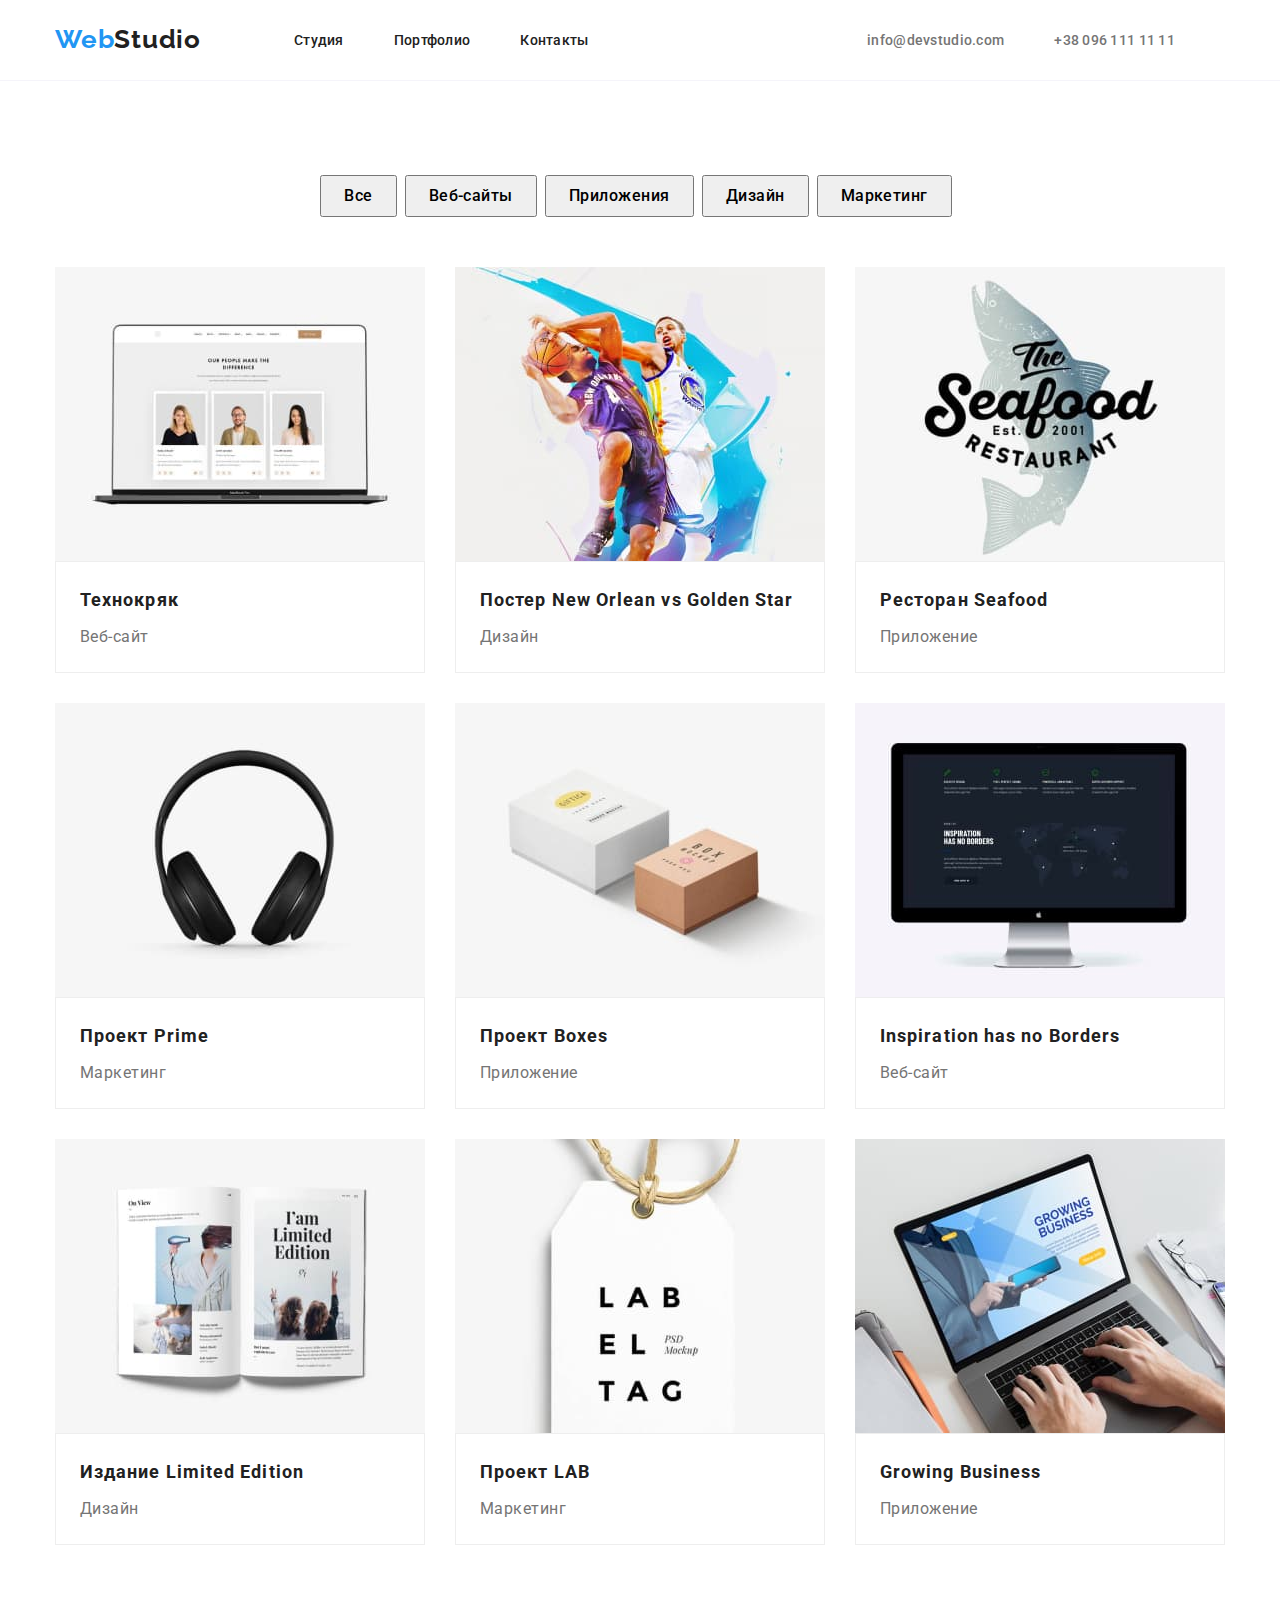
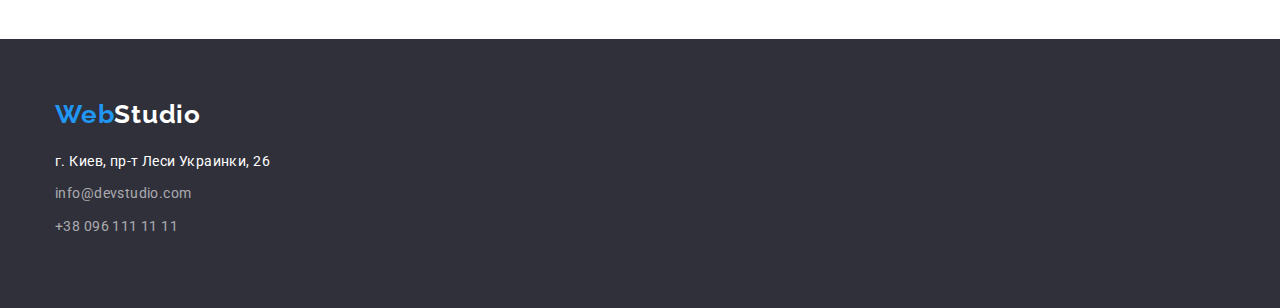
==== portfolio.html @ d963f5aa "create-hw4" ====
<!DOCTYPE html>
<html lang="ru">

<head>
    <meta charset="UTF-8">
    <meta http-equiv="X-UA-Compatible" content="IE=edge">
    <meta name="viewport" content="width=device-width, initial-scale=1.0">
    <title>Document</title>
    <link rel="preconnect" href="https://fonts.googleapis.com">
    <link rel="preconnect" href="https://fonts.gstatic.com" crossorigin>
    <link
        href="https://fonts.googleapis.com/css2?family=Raleway:wght@700&family=Roboto:wght@400;500;700;900&display=swap"
        rel="stylesheet">
    <link rel="stylesheet" href="./css/modern-normalize.css">
    <link rel="stylesheet" href="./css/style.css">
</head>

<body>
    <!--header-->
    <header class="header">
        <div class="container header-container">
            <nav class="header-nav">
                <a class="link header-logo" lang="en" href=""><span class="logo-color-header">Web</span>Studio</a>
                <ul class="list header-list">
                    <li><a class="link header-link" href="./index.html">Студия</a></li>
                    <li><a class="link header-link" href="./portfolio.html">Портфолио</a></li>
                    <li><a class="link header-link" href="">Контакты</a></li>
                </ul>
            </nav>
            <div class="header-communication">
                <ul class="list header-contacts">
                    <li>
                        <a class="link header-contact" href="mailto:info@devstudio.com">info@devstudio.com</a>
                    </li>
                    <li>
                        <a class="link header-contact" href="tel:+380961111111">+38 096 111 11 11</a>
                    </li>
                </ul>
            </div>
        </div>
    </header>
    <main>
        <section class="section">
            <div class="container">
                <!--works_buttons-->
                <ul class="list button-style">
                    <li class="btn-potfolio"><button type="button" class="button-list">Все</button></li>
                    <li class="btn-potfolio"><button type="button" class="button-list">Веб-сайты</button></li>
                    <li class="btn-potfolio"><button type="button" class="button-list">Приложения</button></li>
                    <li class="btn-potfolio"><button type="button" class="button-list">Дизайн</button></li>
                    <li class="btn-potfolio"><button type="button" class="button-list">Маркетинг</button></li>
                </ul>
                <!--our_works-->
                <ul class="list work-portfolio">
                    <li class="work-portfolio-link">
                        <div>
                            <a href="" class="link link-portfolio">
                                <img src="./images/second_list/technocr.jpg" alt="технокряк" width="370" height="294">
                                <div class="description-works">
                                    <h3 class="works-title">Технокряк</h3>
                                    <p class="works-item">Веб-сайт</p>
                                </div>
                        </div>
                        </a>
                    </li>
                    <li class="work-portfolio-link">
                        <div>
                            <a href="" class="link">
                                <img src="./images/second_list/design.jpg" alt="постер" width="370" height="294">
                                <div class="description-works">
                                    <h3 class="works-title">Постер <span lang="en">New Orlean vs Golden Star</span></h3>
                                     <p class="works-item">Дизайн</p>
                                </div>
                            </a>
                        </div>
                    </li>
                    <li class="work-portfolio-link">
                        <div>
                            <a href="" class="link">
                                <img src="./images/second_list/application.jpg" alt="ресторан" width="370" height="294">
                            <div class="description-works">
                                <h3 class="works-title">Ресторан <span lang="en">Seafood</span></h3>
                                <p class="works-item">Приложение</p>
                            </div>
                            </a>
                        </div>
                    </li>
                    <li class="work-portfolio-link">
                        <div>
                            <a href="" class="link">
                                <img src="./images/second_list/marketing.jpg" alt="наушники" width="370" height="294">
                                <div class="description-works">
                                    <h3 class="works-title">Проект <span lang="en">Prime</span></h3>
                                    <p class="works-item">Маркетинг</p>
                                </div>
                            </a>
                        </div>
                    </li>
                    <li class="work-portfolio-link">
                        <div>
                            <a href="" class="link">
                                <img src="./images/second_list/appl_block.jpg" alt="блоки" width="370" height="294">
                                <div class="description-works">
                                    <h3 class="works-title">Проект <span lang="en">Boxes</span></h3>
                                    <p class="works-item">Приложение</p>
                                </div>
                            </a>
                        </div>
                    </li>
                    <li class="work-portfolio-link">
                        <div>
                            <a href="" class="link">
                                <img src="./images/second_list/web_site.jpg" alt="веб-сайт" width="370" height="294">
                                <div class="description-works">
                                    <h3 class="works-title" lang="en">Inspiration has no Borders</h3>
                                    <p class="works-item">Веб-сайт</p>
                                </div>
                            </a>
                        </div>
                    </li>
                    <li class="work-portfolio-link">
                        <div>
                            <a href="" class="link">
                                <img src="./images/second_list/design_book.jpg" alt="книга" width="370" height="294">
                                <div class="description-works">
                                    <h3 class="works-title">Издание <span lang="en">Limited Edition</span></h3>
                                    <p class="works-item">Дизайн</p>
                                </div>
                            </a>
                        </div>
                    </li>
                    <li class="work-portfolio-link">
                        <div>
                            <a href="" class="link">
                                <img src="./images/second_list/marketinng_label.jpg" alt="лейбел" width="370"
                                    height="294">
                                <div class="description-works">
                                    <h3 class="works-title">Проект <span lang="en">LAB</span></h3>
                                    <p class="works-item">Маркетинг</p>
                                </div>
                            </a>
                        </div>
                    </li>
                    <li class="work-portfolio-link">
                        <div>
                            <a href="" class="link">
                                <img src="./images/second_list/appl_laptop.jpg" alt="ноутбук" width="370" height="294">
                                <div class="description-works">
                                    <h3 class="works-title" lang="en">Growing Business</h3>
                                    <p class="works-item">Приложение</p>
                                </div>
                            </a>
                        </div>
                    </li>
                </ul>
            </div>
        </section>
    </main>
    <footer class="footer">
        <section class="section section-footer">
            <div class="container container-footer">
                <a class="link footer-logo" lang="en" href=""><span class="logo-color-footer">Web</span>Studio</a>
                <address>
                    <ul class="list footer-list">
                        <li class="footer-link-list">
                            <a class="link footer-link" href="https://goo.gl/maps/SByHTxkLmD4HYPQ19">г. Киев, пр-т Леси
                                Украинки, 26</a>
                        </li>
                        <li class="footer-link-list">
                            <a class="link footer-link adr" href="mailto:info@devstudio.com">info@devstudio.com</a>
                        </li>
                        <li class="footer-link-list">
                            <a class="link footer-link adr" href="tel:+380961111111">+38 096 111 11 11</a>
                        </li>
                    </ul>
                </address>
            </div>
        </section>
    </footer>
</body>

</html>
---- css/style.css ----
:root {
  --main-text-color: #757575;
  --accent-text-color: #212121;
  --second-text-color: #fff;
  --active-text-color: #2196f3;
  --main-button-color: #2196f3;
  --background-team: #f5f4fa;
}
p,
h1,
h2,
h3,
h4,
h5,
h6 {
  margin: 0;
}

ul {
  margin: 0;
  padding: 0;
}

img {
  display: block;
  max-width: 100%;
  height: auto;
}

body {
  font-family: "roboto", "sans-serif";
}

.list {
  list-style: none;
}

.link {
  text-decoration: none;
  font-style: normal;
}

.container {
  width: 1200px;
  padding-left: 15px;
  padding-right: 15px;
  margin: 0 auto;
}

.section {
  padding-top: 94px;
  padding-bottom: 94px;
}

/*header*/
.header {
  border-bottom: 1px solid var(--background-team);
}

.header-link {
  font-weight: 500;
  font-size: 14px;
  line-height: 1.14;
  letter-spacing: 0.02em;
  color: var(--accent-text-color);
  padding-top: 32px;
  padding-bottom: 32px;
}

.header-link:not(last child),
.header-contact:not(last child) {
  margin-right: 50px;
}

.header-list :hover,
.header-list :focus {
  color: var(--active-text-color);
}
.header-nav {
  display: flex;
  align-items: center;
}

.header-container {
  display: flex;
  align-items: center;
}

.header-list {
  display: flex;
}

.header-communication {
  margin-left: auto;
}

.header .header-contact {
  font-weight: 500;
  font-size: 14px;
  line-height: 1.14;
  color: var(--main-text-color);
  letter-spacing: 0.02em;
}

.header-contacts :hover,
.header-contacts :focus {
  color: var(--active-text-color);
}

.header-contact {
  padding-top: 32px;
  padding-bottom: 32px;
}

.header-contacts {
  display: flex;
}

.header-logo {
  font-family: Raleway;
  font-weight: 700;
  font-size: 26px;
  line-height: 1.19;
  letter-spacing: 0.03em;
  color: var(--accent-text-color);
  margin-right: 93px;
  padding-top: 24px;
  padding-bottom: 25px;
}

.logo-color-header {
  color: var(--active-text-color);
}

/*------main-----*/
.hero {
  background-color: #2f303a;
  font-weight: 900;
  font-size: 44px;
  line-height: 1.36;
  letter-spacing: 0.06em;
  color: var(--second-text-color);
  padding-top: 200px;
  padding-bottom: 200px;
  text-align: center;
}

.hero-container {
  flex-grow: 1;
}

.hero-text {
  font-family: Roboto;
  font-weight: 900;
  font-size: 44px;
  line-height: 1.36;
  margin-bottom: 30px;
  width: 696px;
  margin-left: auto;
  margin-right: auto;
}

.button {
  font-family: inherit;
  font-weight: 700;
  font-size: 16px;
  line-height: 1.87;
  letter-spacing: 0.06em;
  color: var(--accent-text-color);
}
.hero-btn {
  padding: 10px 32px 10px 32px;
  min-width: 200px;
  min-height: 50px;
  color: var(--background-team);
  background-color: var(--active-text-color);
  box-shadow: 0px 3px 1px rgba(0, 0, 0, 0.1), 0px 1px 2px rgba(0, 0, 0, 0.08),
    0px 2px 2px rgba(0, 0, 0, 0.12);
  border-radius: 4px;
}

.hero-btn:focus,
.hero-btn:hover {
  color: var(--second-text-color);
  background: var(--main-button-color);
  box-shadow: 0px 3px 1px rgba(0, 0, 0, 0.1), 0px 1px 2px rgba(0, 0, 0, 0.08),
    0px 2px 2px rgba(0, 0, 0, 0.12);
  border-radius: 4px;
}

.button-list {
  font-family: inherit;
  font-weight: 500;
  font-size: 16px;
  line-height: 1.62;
  letter-spacing: 0.03em;
  cursor: pointer;
  padding: 6px 22px;
}

/*under-hero*/

.uh-section {
  display: flex;
}

.uh-list {
  display: flex;
}

.uh-title {
  font-weight: 700;
  font-size: 14px;
  line-height: 1.14;
  letter-spacing: 0.03em;
  color: var(--accent-text-color);
  margin-bottom: 10px;
}

.uh-item {
  font-size: 14px;
  line-height: 1.71;
  letter-spacing: 0.03em;
  color: var(--main-text-color);
}

.work-item-picture:not(last child),
.uh-title-list:not(last child) {
  margin-right: 30px;
}

/*work*/

.paragraph {
  font-weight: 700;
  font-size: 36px;
  line-height: 1.16;
  letter-spacing: 0.03em;
  color: var(--accent-text-color);
  margin-bottom: 50px;
}
.work-section {
  padding-top: 0px;
}

.work-paragraph {
  text-align: center;
}

.work-item {
  display: flex;
  text-align: center;
}

/*---work-buttons---*/

.button-style {
  display: flex;
  justify-content: center;
  margin-bottom: 50px;
  border-radius: 4px;
  cursor: pointer;
}
.button-list:focus,
.button-list:hover {
  color: var(--second-text-color);
  background: var(--main-button-color);
  box-shadow: 0px 3px 1px rgba(0, 0, 0, 0.1), 0px 1px 2px rgba(0, 0, 0, 0.08),
    0px 2px 2px rgba(0, 0, 0, 0.12);
  border-radius: 4px;
}

.btn-potfolio:not(last child) {
  padding-right: 8px;
}

/*our-works*/

.work-portfolio {
  display: flex;
  flex-wrap: wrap;
}

.work-portfolio-link {
  margin-right: 30px;
}

.work-portfolio-link:nth-child(3n) {
  margin-right: 0px;
}

.work-portfolio-link:nth-child(-n + 6) {
  margin-bottom: 30px;
}
.description-works {
  padding: 20px 24px;
  background: #ffffff;
  border: 1px solid #eeeeee;
  box-sizing: border-box;
}

.works-title {
  font-weight: 700;
  font-size: 18px;
  line-height: 2;
  letter-spacing: 0.06em;
  color: var(--accent-text-color);
}

.works-item {
  font-weight: 400;
  font-size: 16px;
  line-height: 1.87;
  letter-spacing: 0.03em;
  color: var(--main-text-color);
  padding-top: 4px;
}
/*team*/
.team-list {
  display: flex;
}

.container-member {
  display: flex;
  justify-content: space-between;
}

.team-paragraph {
  text-align: center;
}

.team-section {
  background-color: var(--background-team);
  display: flex;
}

.team-title {
  font-weight: 500;
  font-size: 16px;
  line-height: 1.18;
  letter-spacing: 0.03em;
  color: var(--accent-text-color);
  margin-top: 30px;
}
.team-member-list {
  padding-bottom: 30px;
  background: var(--second-text-color);
  box-shadow: 0px 1px 3px rgba(0, 0, 0, 0.12), 0px 1px 1px rgba(0, 0, 0, 0.14),
    0px 2px 1px rgba(0, 0, 0, 0.2);
  border-radius: 0px 0px 4px 4px;
  text-align: center;
}

.team-member {
  font-style: regular;
  font-size: 16px;
  line-height: 1.71;
  letter-spacing: 0.03em;
  color: var(--main-text-color);
  margin-top: 10px;
}

/*footer*/
.footer {
  background-color: #2f303a;
}

.section-footer {
  padding: 60px 0;
}

.container-footer {
  display: flex;
  flex-direction: column;
  align-items: flex-start;
}

.footer-logo {
  font-family: Raleway;
  font-weight: 700;
  font-size: 26px;
  line-height: 1.19;
  letter-spacing: 0.03em;
  color: var(--second-text-color);
  padding-bottom: 20px;
}

.logo-color-footer {
  color: var(--active-text-color);
}

.footer-link {
  font-weight: normal;
  font-size: 14px;
  line-height: 1.71;
  letter-spacing: 0.03em;
  color: var(--second-text-color);
}

.footer-link-list:not(last child) {
  margin-bottom: 9px;
}

.adr {
  color: rgba(255, 255, 255, 0.6);
}

.footer-list :hover,
.footer-list :focus {
  color: var(--active-text-color);
}
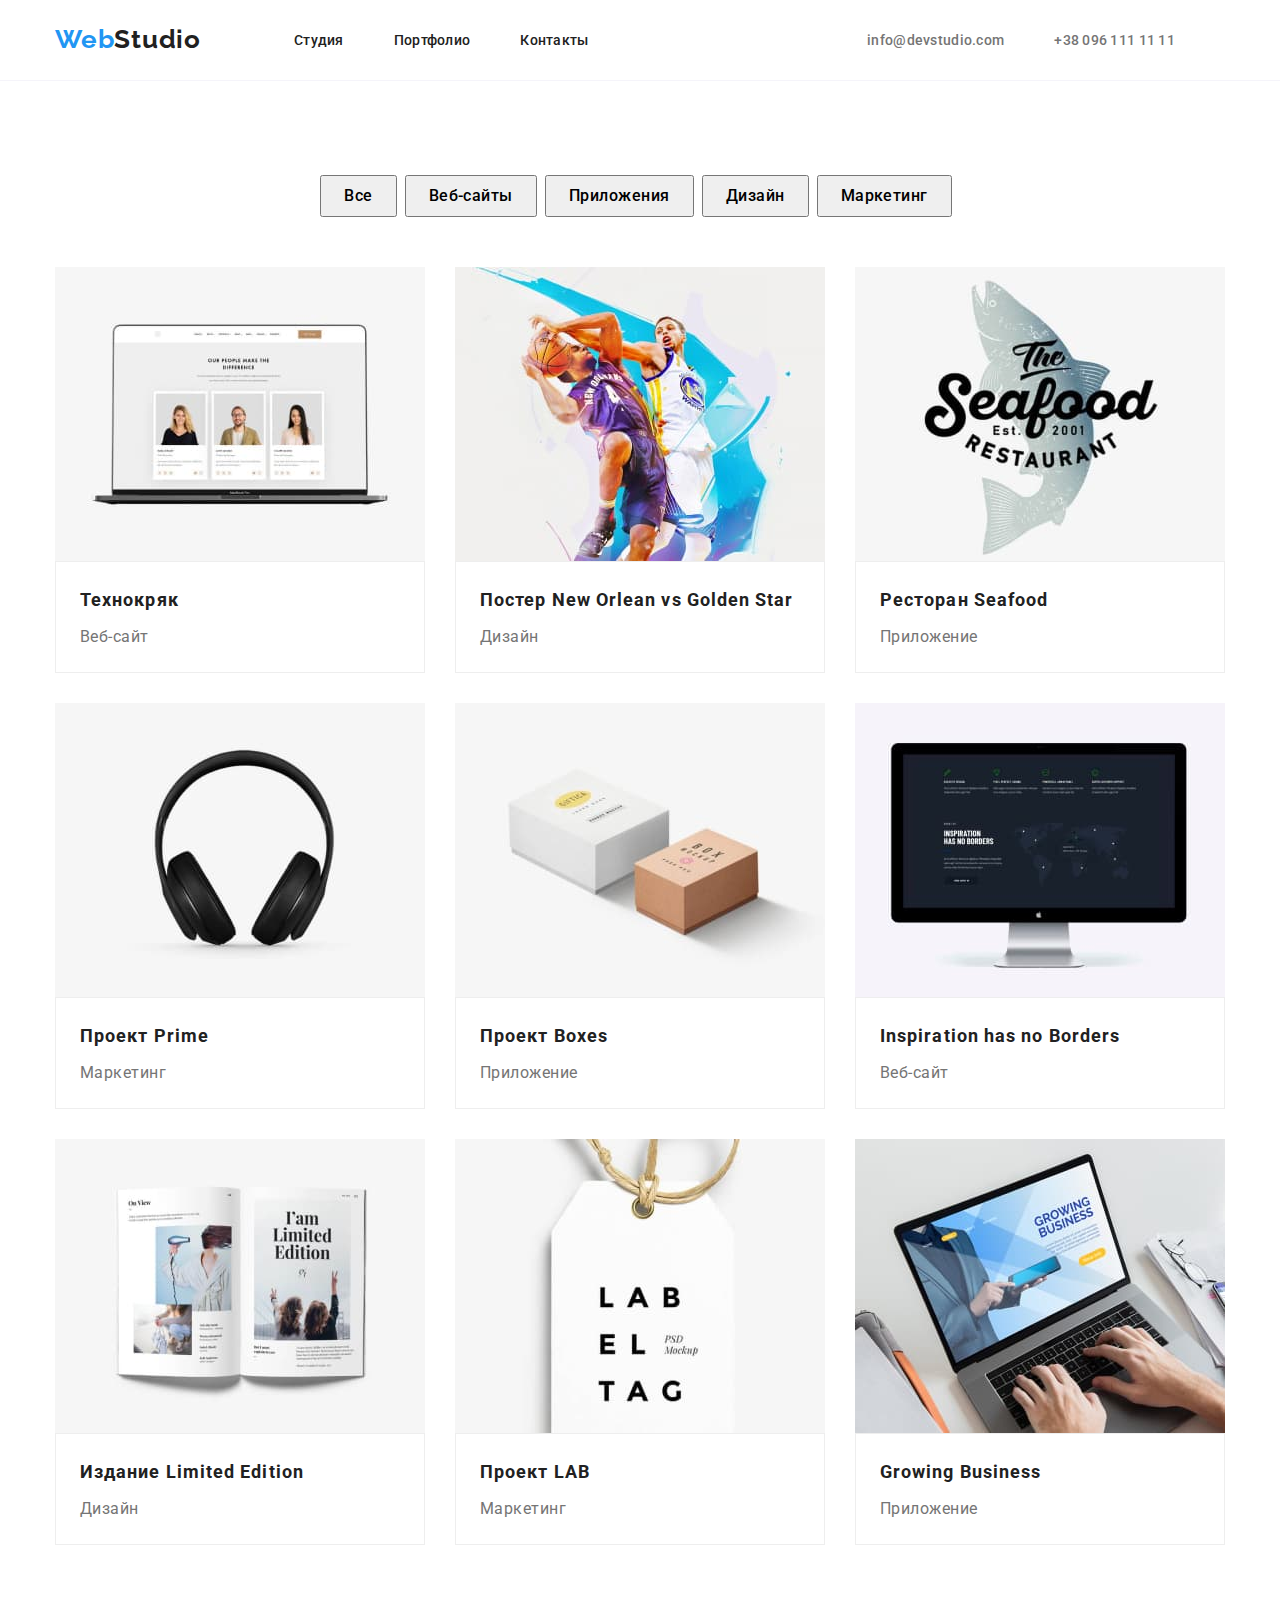
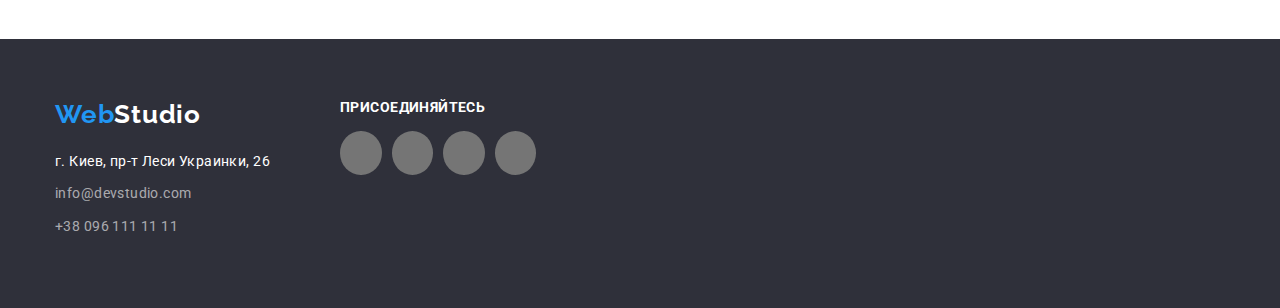
==== commit 0e53b9e2: "add-footer-second" ====
--- a/portfolio.html
+++ b/portfolio.html
@@ -156,11 +156,13 @@
             </div>
         </section>
     </main>
-    <footer class="footer">
-        <section class="section section-footer">
-            <div class="container container-footer">
+<footer class="footer">
+    <section class="section section-footer">
+        <h2 hidden>footer</h2>
+        <div class="container container-footer">
+            <div>
                 <a class="link footer-logo" lang="en" href=""><span class="logo-color-footer">Web</span>Studio</a>
-                <address>
+                <address class="adress-footer">
                     <ul class="list footer-list">
                         <li class="footer-link-list">
                             <a class="link footer-link" href="https://goo.gl/maps/SByHTxkLmD4HYPQ19">г. Киев, пр-т Леси
@@ -175,8 +177,26 @@
                     </ul>
                 </address>
             </div>
-        </section>
-    </footer>
+            <div class="container-footer-socialnetwork">
+                <h3 class="footer-socialnetwork-text">ПРИСОЕДИНЯЙТЕСЬ</h3>
+                <ul class="list footer-socialnetworks-list">
+                    <li class="team-socialnetworks-item">
+                        <a href="" class="socialnetworks"></a>
+                    </li>
+                    <li class="team-socialnetworks-item">
+                        <a href="" class="socialnetworks"></a>
+                    </li>
+                    <li class="team-socialnetworks-item">
+                        <a href="" class="socialnetworks"></a>
+                    </li>
+                    <li class="team-socialnetworks-item">
+                        <a href="" class="socialnetworks"></a>
+                    </li>
+                </ul>
+            </div>
+        </div>
+    </section>
+</footer>
 </body>
 
 </html>--- a/css/style.css
+++ b/css/style.css
@@ -135,6 +135,14 @@
 /*------main-----*/
 .hero {
   background-color: #2f303a;
+  background-image: linear-gradient(
+      rgba(47, 48, 58, 0.4),
+      rgba(47, 48, 58, 0.4)
+    ),
+    url(../images/hero-background.jpg);
+  background-repeat: no-repeat;
+  background-position: center;
+  background-size: cover;
   font-weight: 900;
   font-size: 44px;
   line-height: 1.36;
@@ -199,6 +207,13 @@
 }
 
 /*under-hero*/
+.uh-link {
+  width: 100%;
+  height: 100%;
+  display: block;
+  background-color: var(--background-team);
+  margin-bottom: 30px;
+}
 
 .uh-section {
   display: flex;
@@ -227,6 +242,9 @@
 .work-item-picture:not(last child),
 .uh-title-list:not(last child) {
   margin-right: 30px;
+}
+.uh-title-list {
+  margin-bottom: 94px;
 }
 
 /*work*/
@@ -274,7 +292,7 @@
   padding-right: 8px;
 }
 
-/*our-works*/
+/*---our-works---*/
 
 .work-portfolio {
   display: flex;
@@ -315,7 +333,7 @@
   color: var(--main-text-color);
   padding-top: 4px;
 }
-/*team*/
+/*---team---*/
 .team-list {
   display: flex;
 }
@@ -360,19 +378,103 @@
   margin-top: 10px;
 }
 
-/*footer*/
+.team-description {
+  margin: 30px 32px;
+}
+
+.team-socialnetworks-list {
+  display: flex;
+  justify-content: center;
+}
+
+.team-socialnetworks-item {
+  width: 44px;
+  height: 44px;
+}
+
+.team-socialnetworks-item:not(last child) {
+  margin-right: 10px;
+}
+
+.socialnetworks {
+  width: 100%;
+  height: 100%;
+  display: block;
+  border-radius: 50%;
+  margin-top: 16px;
+  background-color: var(--main-text-color);
+}
+
+/*---our-custumers---*/
+
+.custumers-text {
+  width: 390px;
+  height: 42px;
+  left: 606px;
+  top: 2401px;
+  font-weight: 700;
+  font-size: 36px;
+  line-height: 42px;
+  text-align: center;
+  letter-spacing: 0.03em;
+  margin-left: auto;
+  margin-right: auto;
+  padding-bottom: 50px;
+}
+
+.custumers-list {
+  display: flex;
+  margin-top: 50px;
+  margin-bottom: 94px;
+}
+
+.custumers-list-item {
+  width: 170px;
+  height: 92px;
+}
+
+.custumers-link {
+  width: 100%;
+  height: 100%;
+  display: block;
+  background-color: var(--main-text-color);
+}
+.custumers-list-item:not(last child) {
+  margin-right: 30px;
+}
+
+/*---footer---*/
 .footer {
   background-color: #2f303a;
 }
 
 .section-footer {
   padding: 60px 0;
+  display: flex;
 }
 
 .container-footer {
   display: flex;
-  flex-direction: column;
-  align-items: flex-start;
+}
+
+.footer-socialnetworks-list {
+  display: flex;
+}
+
+.container-footer-socialnetwork {
+  width: 206px;
+  height: 80px;
+  margin-left: 70px;
+}
+
+.footer-socialnetwork-text {
+  width: 145px;
+  height: 16px;
+  font-weight: 700;
+  font-size: 14px;
+  line-height: 16px;
+  letter-spacing: 0.03em;
+  color: var(--second-text-color);
 }
 
 .footer-logo {
@@ -382,7 +484,9 @@
   line-height: 1.19;
   letter-spacing: 0.03em;
   color: var(--second-text-color);
-  padding-bottom: 20px;
+}
+.adress-footer {
+  margin-top: 20px;
 }
 
 .logo-color-footer {
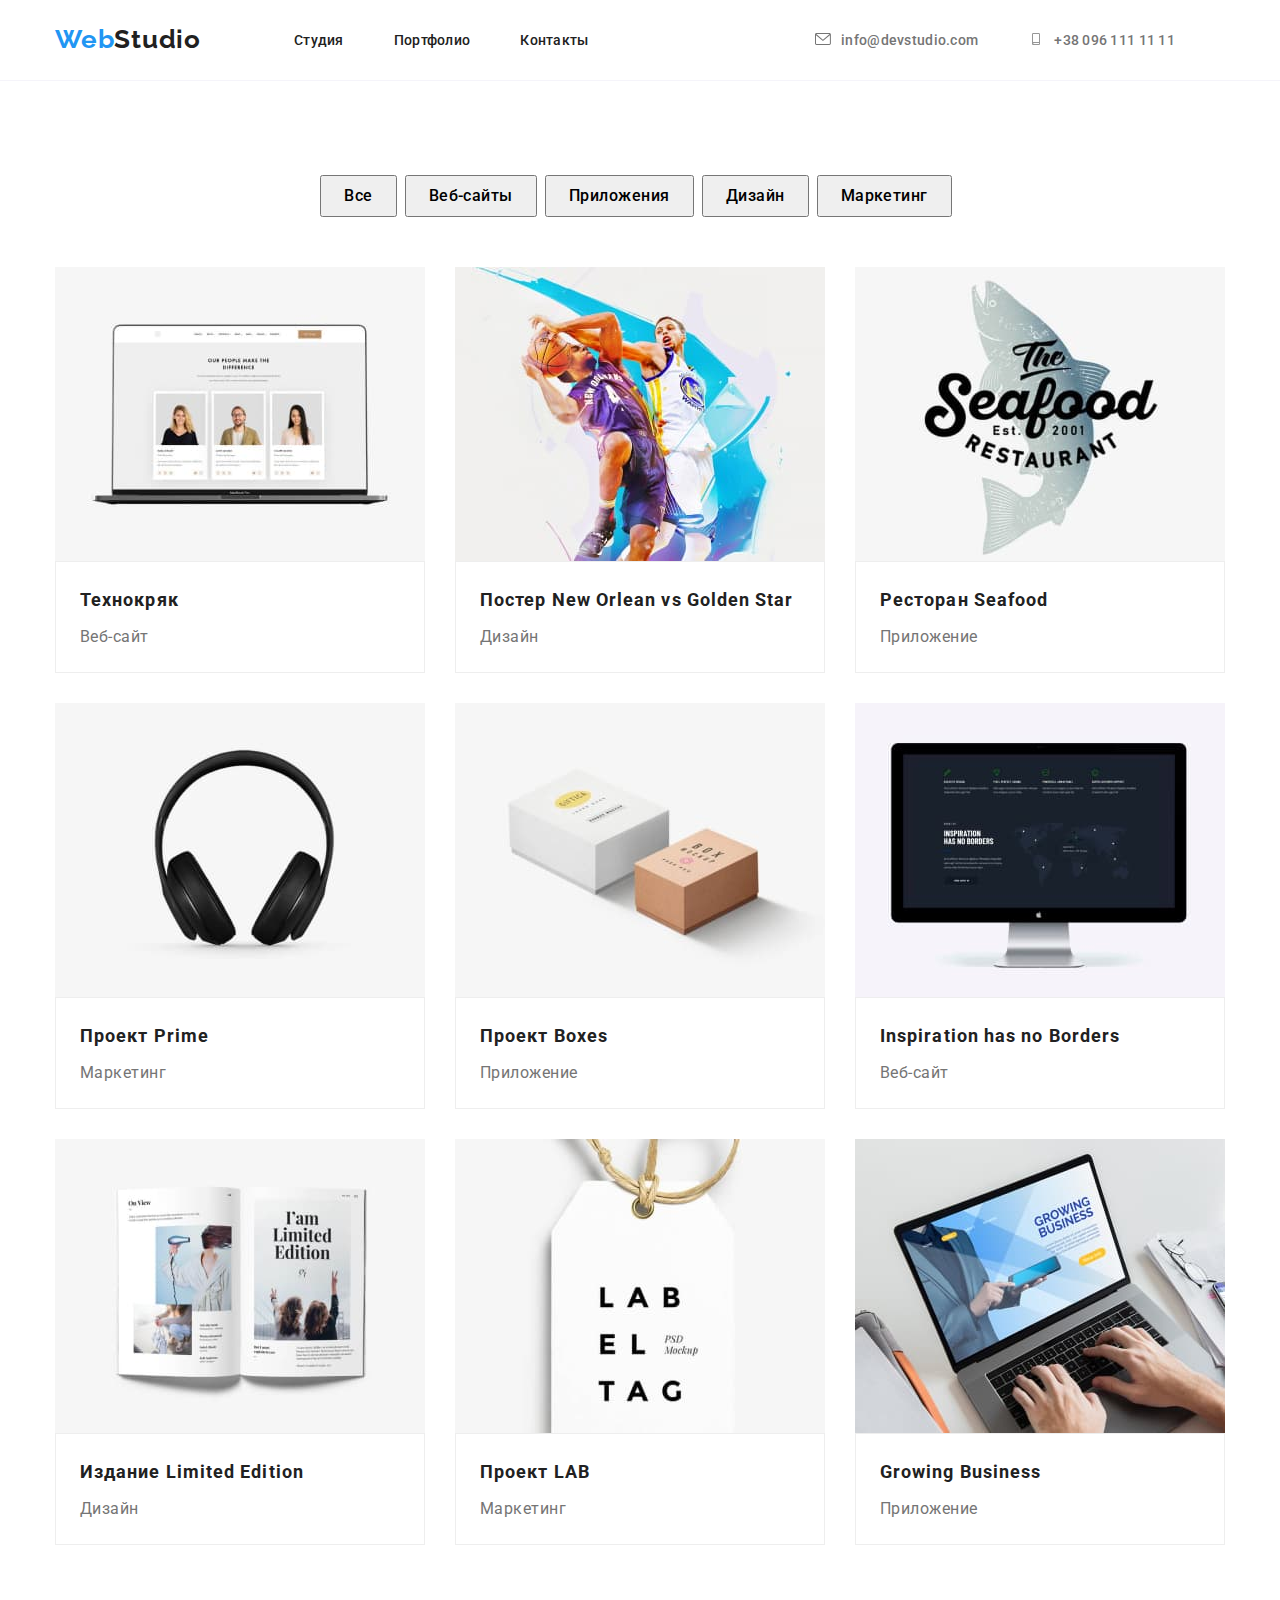
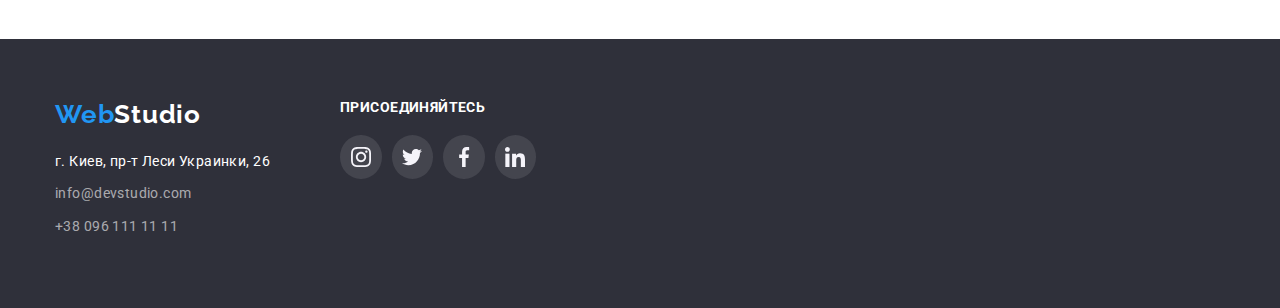
==== commit 98f03347: "all-done" ====
--- a/portfolio.html
+++ b/portfolio.html
@@ -30,10 +30,16 @@
             <div class="header-communication">
                 <ul class="list header-contacts">
                     <li>
-                        <a class="link header-contact" href="mailto:info@devstudio.com">info@devstudio.com</a>
+                        <a class="link header-contact" href="mailto:info@devstudio.com">
+                            <svg class="icon-contact" width="16" height="12">
+                                <use href="./images/icon.svg#icon-envelope"></use>
+                            </svg>info@devstudio.com</a>
                     </li>
                     <li>
-                        <a class="link header-contact" href="tel:+380961111111">+38 096 111 11 11</a>
+                        <a class="link header-contact" href="tel:+380961111111">
+                            <svg class="icon-contact" width="16" height="12">
+                                <use href="./images/icon.svg#icon-smartphone"></use>
+                            </svg>+38 096 111 11 11</a>
                     </li>
                 </ul>
             </div>
@@ -181,16 +187,36 @@
                 <h3 class="footer-socialnetwork-text">ПРИСОЕДИНЯЙТЕСЬ</h3>
                 <ul class="list footer-socialnetworks-list">
                     <li class="team-socialnetworks-item">
-                        <a href="" class="socialnetworks"></a>
-                    </li>
-                    <li class="team-socialnetworks-item">
-                        <a href="" class="socialnetworks"></a>
-                    </li>
-                    <li class="team-socialnetworks-item">
-                        <a href="" class="socialnetworks"></a>
-                    </li>
-                    <li class="team-socialnetworks-item">
-                        <a href="" class="socialnetworks"></a>
+                        <a href="" class="socialnetworks-footer">
+                            <svg class="icon-socialnetwork-footer" width="20" height="20">
+                                <use href="./images/icon.svg#icon-instagram">
+                                </use>
+                            </svg>
+                        </a>
+                    </li>
+                    <li class="team-socialnetworks-item">
+                        <a href="" class="socialnetworks-footer">
+                            <svg class="icon-socialnetwork-footer" width="20" height="20">
+                                <use href="./images/icon.svg#icon-twitter">
+                                </use>
+                            </svg>
+                        </a>
+                    </li>
+                    <li class="team-socialnetworks-item">
+                        <a href="" class="socialnetworks-footer">
+                            <svg class="icon-socialnetwork-footer" width="20" height="20">
+                                <use href="./images/icon.svg#icon-facebook">
+                                </use>
+                            </svg>
+                        </a>
+                    </li>
+                    <li class="team-socialnetworks-item">
+                        <a href="" class="socialnetworks-footer">
+                            <svg class="icon-socialnetwork-footer" width="20" height="20">
+                                <use href="./images/icon.svg#icon-linkedin">
+                                </use>
+                            </svg>
+                        </a>
                     </li>
                 </ul>
             </div>
--- a/css/style.css
+++ b/css/style.css
@@ -5,6 +5,7 @@
   --active-text-color: #2196f3;
   --main-button-color: #2196f3;
   --background-team: #f5f4fa;
+  --icon-socialnetwork-color: #afb1b8;
 }
 p,
 h1,
@@ -102,9 +103,19 @@
   letter-spacing: 0.02em;
 }
 
-.header-contacts :hover,
-.header-contacts :focus {
+.header-contact:hover,
+.header-contact:focus {
   color: var(--active-text-color);
+}
+
+.icon-contact {
+  fill: var(--main-text-color);
+  margin-right: 10px;
+}
+
+.header-contact:hover .icon-contact,
+.header-contact:focus .icon-contact {
+  fill: var(--active-text-color);
 }
 
 .header-contact {
@@ -210,9 +221,11 @@
 .uh-link {
   width: 100%;
   height: 100%;
-  display: block;
   background-color: var(--background-team);
   margin-bottom: 30px;
+  display: flex;
+  align-items: center;
+  justify-content: center;
 }
 
 .uh-section {
@@ -361,12 +374,16 @@
   margin-top: 30px;
 }
 .team-member-list {
-  padding-bottom: 30px;
   background: var(--second-text-color);
   box-shadow: 0px 1px 3px rgba(0, 0, 0, 0.12), 0px 1px 1px rgba(0, 0, 0, 0.14),
     0px 2px 1px rgba(0, 0, 0, 0.2);
   border-radius: 0px 0px 4px 4px;
   text-align: center;
+  margin-right: 30px;
+}
+
+.team-member-list:not(last child) {
+  margin-right: 30px;
 }
 
 .team-member {
@@ -385,11 +402,14 @@
 .team-socialnetworks-list {
   display: flex;
   justify-content: center;
+  margin-top: 16px;
+  margin-bottom: 30px;
 }
 
 .team-socialnetworks-item {
   width: 44px;
   height: 44px;
+  border-radius: 50%;
 }
 
 .team-socialnetworks-item:not(last child) {
@@ -399,10 +419,25 @@
 .socialnetworks {
   width: 100%;
   height: 100%;
-  display: block;
   border-radius: 50%;
-  margin-top: 16px;
-  background-color: var(--main-text-color);
+  background-color: var(--second-text-color);
+  display: flex;
+  align-items: center;
+  justify-content: center;
+}
+
+.socialnetworks:hover,
+.socialnetworks:focus {
+  background: var(--active-text-color);
+}
+
+.icon-socialnetwork {
+  fill: var(--icon-socialnetwork-color);
+}
+
+.socialnetworks:hover .icon-socialnetwork,
+.socialnetworks:focus .icon-socialnetwork {
+  fill: var(--second-text-color);
 }
 
 /*---our-custumers---*/
@@ -436,8 +471,26 @@
 .custumers-link {
   width: 100%;
   height: 100%;
-  display: block;
-  background-color: var(--main-text-color);
+  background-color: var(--second-text-color);
+  border: 1px solid var(--icon-socialnetwork-color);
+  border-radius: 4px;
+  display: flex;
+  align-items: center;
+  justify-content: center;
+}
+
+.custumers-link:hover,
+.custumers-link:focus {
+  border: 1px solid var(--main-button-color);
+}
+
+.custumers-link:hover .icon-custumers,
+.custumers-link:focus .icon-custumersk {
+  fill: var(--main-button-color);
+}
+
+.icon-custumers {
+  fill: var(--icon-socialnetwork-color);
 }
 .custumers-list-item:not(last child) {
   margin-right: 30px;
@@ -459,6 +512,7 @@
 
 .footer-socialnetworks-list {
   display: flex;
+  margin-top: 20px;
 }
 
 .container-footer-socialnetwork {
@@ -467,6 +521,25 @@
   margin-left: 70px;
 }
 
+.socialnetworks-footer {
+  width: 100%;
+  height: 100%;
+  border-radius: 50%;
+  background: rgba(255, 255, 255, 0.1);
+  display: flex;
+  align-items: center;
+  justify-content: center;
+}
+
+.icon-socialnetwork-footer {
+  fill: var(--background-team);
+}
+
+.socialnetworks-footer:hover,
+.socialnetworks-footer:focus {
+  background: var(--main-button-color);
+}
+
 .footer-socialnetwork-text {
   width: 145px;
   height: 16px;
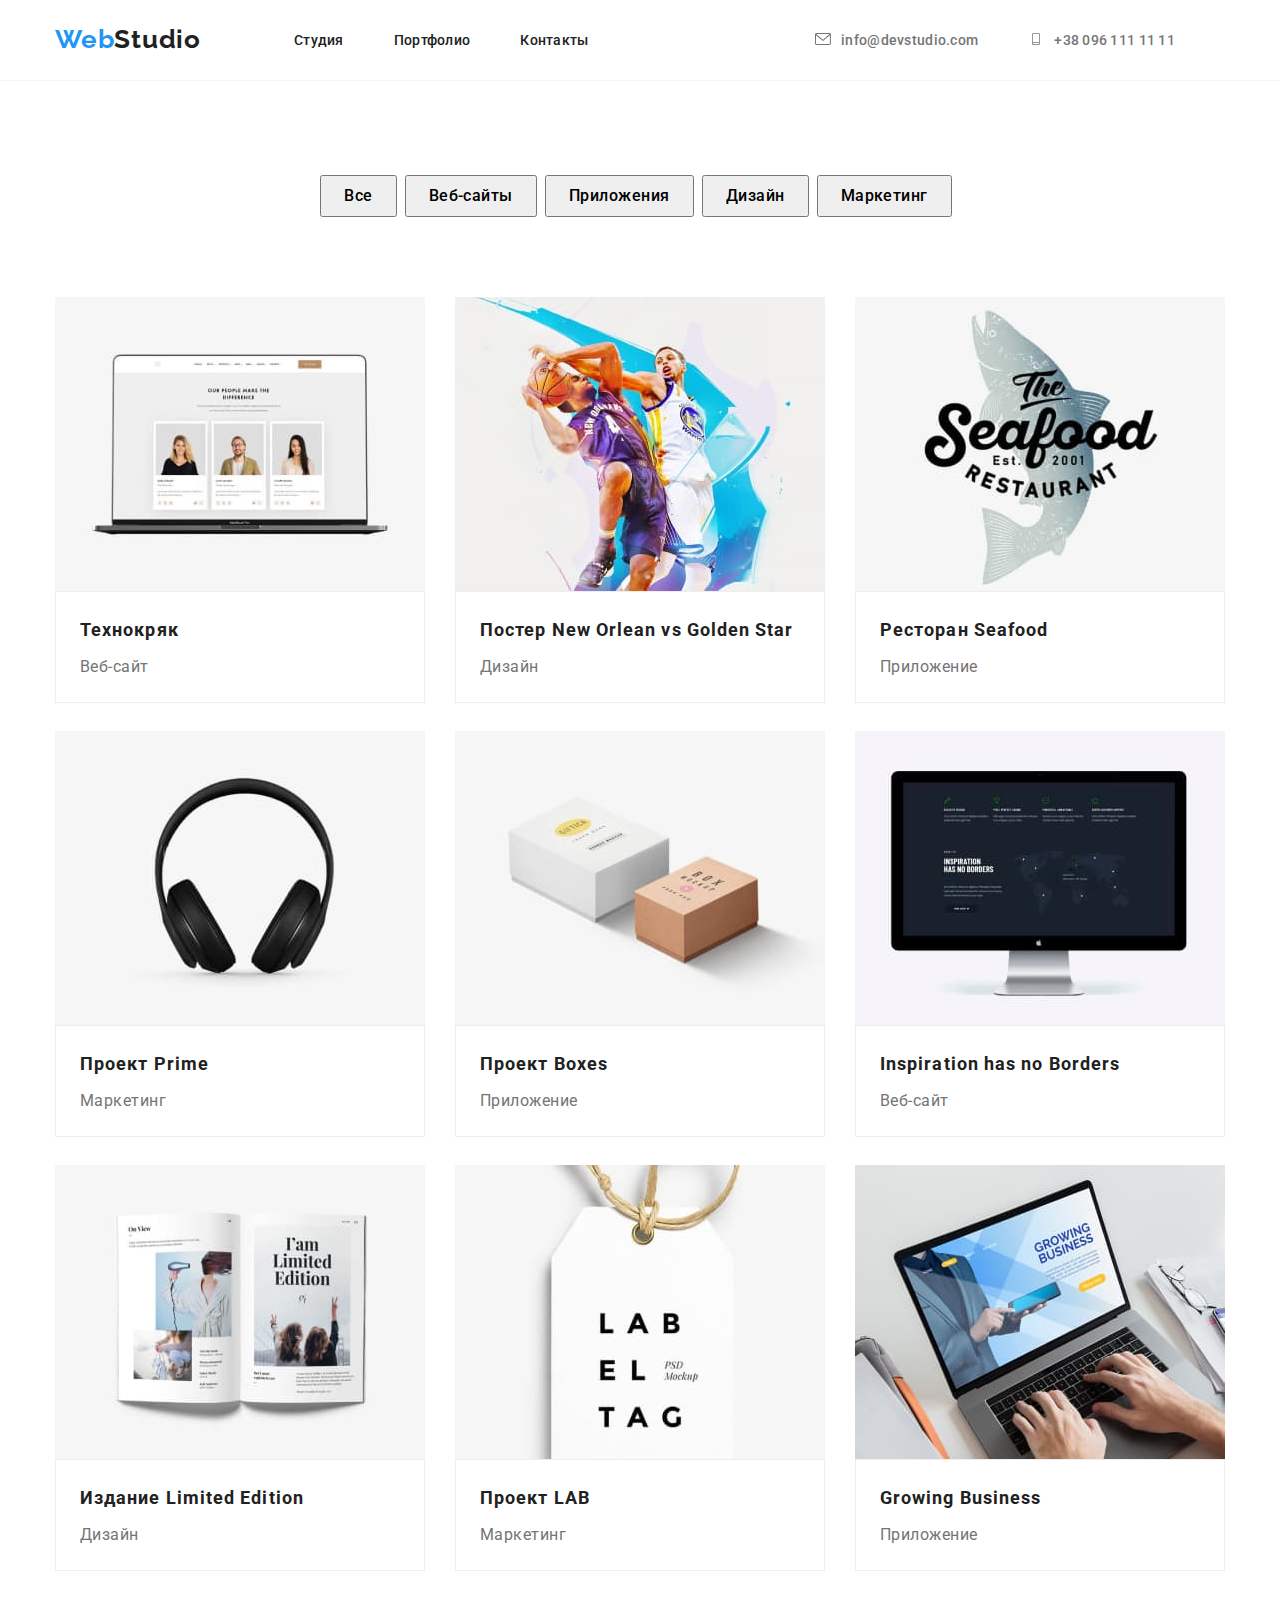
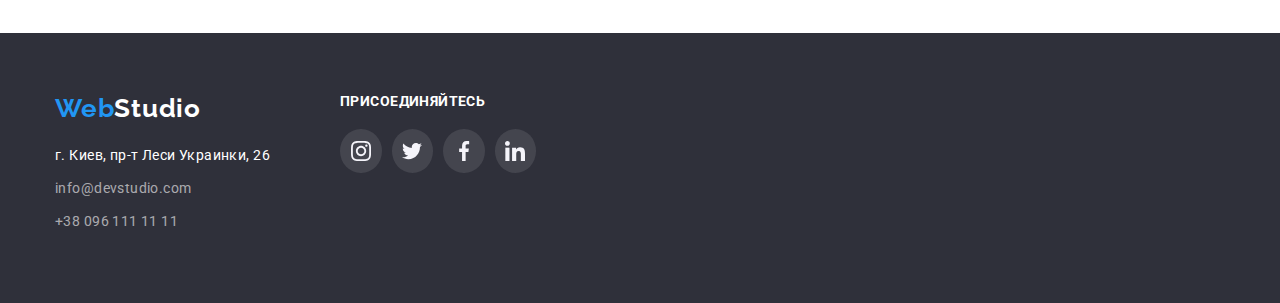
==== commit 5512e052: "done" ====
--- a/portfolio.html
+++ b/portfolio.html
@@ -58,8 +58,8 @@
                 </ul>
                 <!--our_works-->
                 <ul class="list work-portfolio">
-                    <li class="work-portfolio-link">
-                        <div>
+                    <li class="work-portfolio-link wpl-shadow">
+                        <div class="portfolio-our-works">
                             <a href="" class="link link-portfolio">
                                 <img src="./images/second_list/technocr.jpg" alt="технокряк" width="370" height="294">
                                 <div class="description-works">
@@ -70,19 +70,19 @@
                         </a>
                     </li>
                     <li class="work-portfolio-link">
-                        <div>
-                            <a href="" class="link">
+                        <div class="portfolio-our-works">
+                            <a href="" class="link link-portfolio">
                                 <img src="./images/second_list/design.jpg" alt="постер" width="370" height="294">
                                 <div class="description-works">
-                                    <h3 class="works-title">Постер <span lang="en">New Orlean vs Golden Star</span></h3>
+                                    <h3 class="works-title">Постер<span lang="en"> New Orlean vs Golden Star</span></h3>
                                      <p class="works-item">Дизайн</p>
                                 </div>
                             </a>
                         </div>
                     </li>
                     <li class="work-portfolio-link">
-                        <div>
-                            <a href="" class="link">
+                        <div class="portfolio-our-works">
+                            <a href="" class="link link-portfolio">
                                 <img src="./images/second_list/application.jpg" alt="ресторан" width="370" height="294">
                             <div class="description-works">
                                 <h3 class="works-title">Ресторан <span lang="en">Seafood</span></h3>
@@ -92,8 +92,8 @@
                         </div>
                     </li>
                     <li class="work-portfolio-link">
-                        <div>
-                            <a href="" class="link">
+                        <div class="portfolio-our-works">
+                            <a href="" class="link link-portfolio">
                                 <img src="./images/second_list/marketing.jpg" alt="наушники" width="370" height="294">
                                 <div class="description-works">
                                     <h3 class="works-title">Проект <span lang="en">Prime</span></h3>
@@ -103,8 +103,8 @@
                         </div>
                     </li>
                     <li class="work-portfolio-link">
-                        <div>
-                            <a href="" class="link">
+                        <div class="portfolio-our-works">
+                            <a href="" class="link link-portfolio">
                                 <img src="./images/second_list/appl_block.jpg" alt="блоки" width="370" height="294">
                                 <div class="description-works">
                                     <h3 class="works-title">Проект <span lang="en">Boxes</span></h3>
@@ -114,8 +114,8 @@
                         </div>
                     </li>
                     <li class="work-portfolio-link">
-                        <div>
-                            <a href="" class="link">
+                        <div class="portfolio-our-works">
+                            <a href="" class="link link-portfolio">
                                 <img src="./images/second_list/web_site.jpg" alt="веб-сайт" width="370" height="294">
                                 <div class="description-works">
                                     <h3 class="works-title" lang="en">Inspiration has no Borders</h3>
@@ -125,8 +125,8 @@
                         </div>
                     </li>
                     <li class="work-portfolio-link">
-                        <div>
-                            <a href="" class="link">
+                        <div class="portfolio-our-works">
+                            <a href="" class="link link-portfolio">
                                 <img src="./images/second_list/design_book.jpg" alt="книга" width="370" height="294">
                                 <div class="description-works">
                                     <h3 class="works-title">Издание <span lang="en">Limited Edition</span></h3>
@@ -136,8 +136,8 @@
                         </div>
                     </li>
                     <li class="work-portfolio-link">
-                        <div>
-                            <a href="" class="link">
+                        <div class="portfolio-our-works">
+                            <a href="" class="link link-portfolio">
                                 <img src="./images/second_list/marketinng_label.jpg" alt="лейбел" width="370"
                                     height="294">
                                 <div class="description-works">
@@ -148,8 +148,8 @@
                         </div>
                     </li>
                     <li class="work-portfolio-link">
-                        <div>
-                            <a href="" class="link">
+                        <div class="portfolio-our-works">
+                            <a href="" class="link link-portfolio">
                                 <img src="./images/second_list/appl_laptop.jpg" alt="ноутбук" width="370" height="294">
                                 <div class="description-works">
                                     <h3 class="works-title" lang="en">Growing Business</h3>
--- a/css/style.css
+++ b/css/style.css
@@ -222,14 +222,11 @@
   width: 100%;
   height: 100%;
   background-color: var(--background-team);
-  margin-bottom: 30px;
   display: flex;
   align-items: center;
   justify-content: center;
-}
-
-.uh-section {
-  display: flex;
+  width: 270px;
+  height: 120px;
 }
 
 .uh-list {
@@ -242,7 +239,8 @@
   line-height: 1.14;
   letter-spacing: 0.03em;
   color: var(--accent-text-color);
-  margin-bottom: 10px;
+  padding-top: 30px;
+  padding-bottom: 10px;
 }
 
 .uh-item {
@@ -254,10 +252,7 @@
 
 .work-item-picture:not(last child),
 .uh-title-list:not(last child) {
-  margin-right: 30px;
-}
-.uh-title-list {
-  margin-bottom: 94px;
+  padding-right: 30px;
 }
 
 /*work*/
@@ -307,22 +302,37 @@
 
 /*---our-works---*/
 
+.portfolio-our-works {
+  width: 370px;
+  height: 404px;
+}
+
+.link-portfolio {
+  display: block;
+}
+
 .work-portfolio {
   display: flex;
   flex-wrap: wrap;
+  margin-left: -30px;
+  margin-bottom: -30px;
 }
 
 .work-portfolio-link {
-  margin-right: 30px;
-}
-
-.work-portfolio-link:nth-child(3n) {
-  margin-right: 0px;
-}
-
-.work-portfolio-link:nth-child(-n + 6) {
-  margin-bottom: 30px;
-}
+  flex-basis: calc((100% - 3 * 29px) / 3);
+  padding-left: 30px;
+  padding-top: 30px;
+  display: block;
+}
+
+.link-portfolio:hover,
+.link-portfolio:focus {
+  border: 1px solid #eeeeee;
+  box-sizing: border-box;
+  box-shadow: 0px 1px 1px rgba(0, 0, 0, 0.12), 0px 4px 4px rgba(0, 0, 0, 0.06),
+    1px 4px 6px rgba(0, 0, 0, 0.16);
+}
+
 .description-works {
   padding: 20px 24px;
   background: #ffffff;
@@ -460,7 +470,6 @@
 .custumers-list {
   display: flex;
   margin-top: 50px;
-  margin-bottom: 94px;
 }
 
 .custumers-list-item {
@@ -479,13 +488,13 @@
   justify-content: center;
 }
 
-.custumers-link:hover,
-.custumers-link:focus {
+.custumers-link:focus,
+.custumers-link:hover {
   border: 1px solid var(--main-button-color);
 }
 
 .custumers-link:hover .icon-custumers,
-.custumers-link:focus .icon-custumersk {
+.custumers-link:focus .icon-custumers {
   fill: var(--main-button-color);
 }
 
